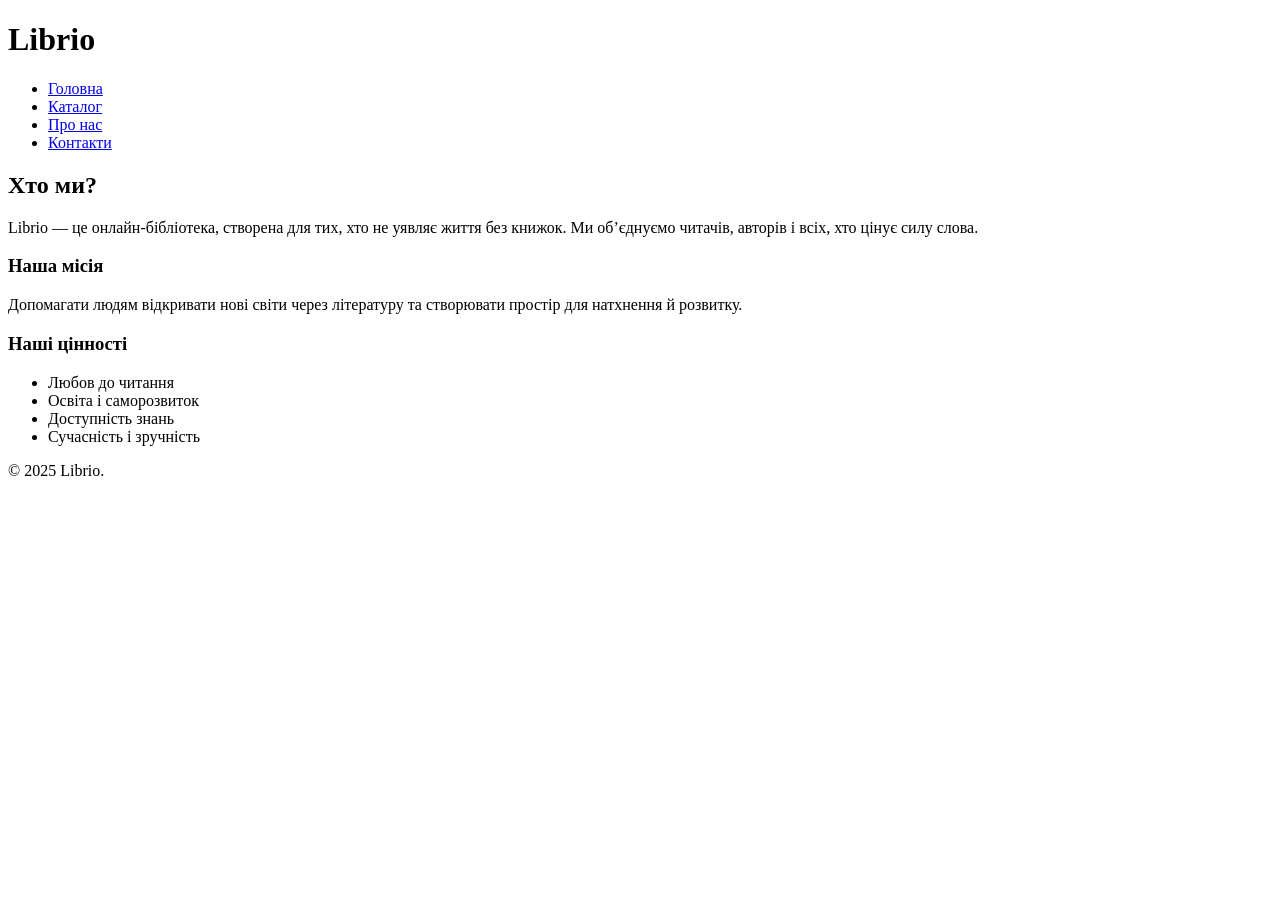
==== librio/about.html @ 34558e51 "fill all pages with basic content" ====
<!DOCTYPE html>
<html lang="uk">
  <head>
    <meta charset="UTF-8" />
    <meta name="viewport" content="width=device-width, initial-scale=1.0" />
    <title>Про нас | Librio</title>
    <link rel="stylesheet" href="style.css" />
  </head>
  <body>
    <header>
      <h1>Librio</h1>
      <nav>
        <ul>
          <li><a href="index.html">Головна</a></li>
          <li><a href="catalog.html">Каталог</a></li>
          <li><a href="about.html" class="active">Про нас</a></li>
          <li><a href="contact.html">Контакти</a></li>
        </ul>
      </nav>
    </header>

    <main>
      <h2>Хто ми?</h2>
      <p>
        Librio — це онлайн-бібліотека, створена для тих, хто не уявляє життя без
        книжок. Ми об’єднуємо читачів, авторів і всіх, хто цінує силу слова.
      </p>

      <h3>Наша місія</h3>
      <p>
        Допомагати людям відкривати нові світи через літературу та створювати
        простір для натхнення й розвитку.
      </p>

      <h3>Наші цінності</h3>
      <ul>
        <li>Любов до читання</li>
        <li>Освіта і саморозвиток</li>
        <li>Доступність знань</li>
        <li>Сучасність і зручність</li>
      </ul>
    </main>

    <footer>
      <p>&copy; 2025 Librio.</p>
    </footer>
  </body>
</html>
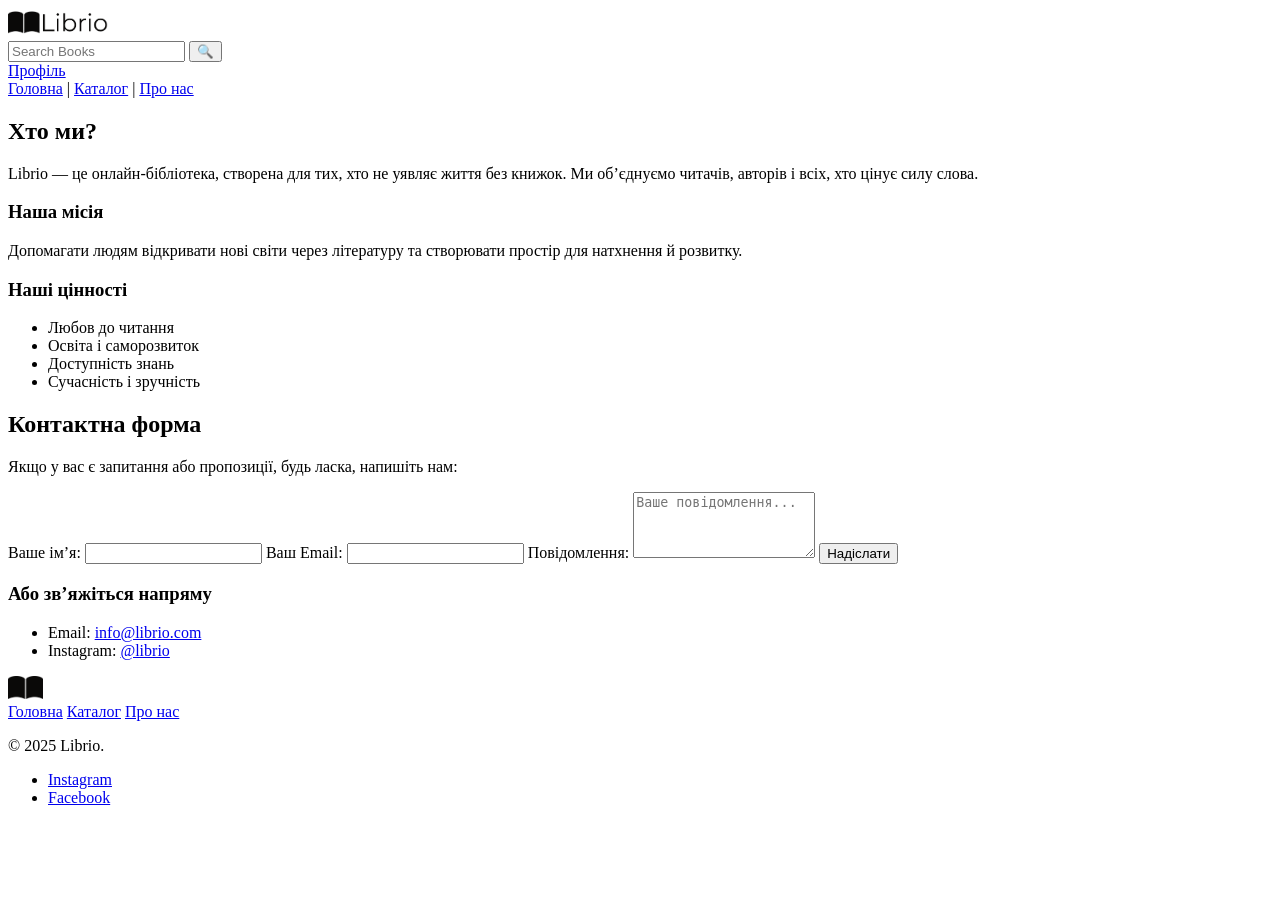
==== commit 504a63c1: "about.html  and links changes" ====
--- a/librio/about.html
+++ b/librio/about.html
@@ -7,15 +7,28 @@
     <link rel="stylesheet" href="style.css" />
   </head>
   <body>
-    <header>
-      <h1>Librio</h1>
-      <nav>
-        <ul>
-          <li><a href="index.html">Головна</a></li>
-          <li><a href="catalog.html">Каталог</a></li>
-          <li><a href="about.html" class="active">Про нас</a></li>
-          <li><a href="contact.html">Контакти</a></li>
-        </ul>
+    <header class="site-header">
+      <div class="logo">
+        <img src="images/logo_full2.png" alt="Логотип Librio" width="100" />
+      </div>
+
+      <div class="search">
+        <form action="catalog.html" method="get">
+          <input type="text" name="q" placeholder="Search Books" />
+          <button type="submit">🔍</button>
+        </form>
+      </div>
+
+      <div class="profile">
+        <a href="auth.html" class="btn">Профіль</a>
+      </div>
+
+      <nav class="main-nav">
+        <a href="index.html">Головна</a>
+        <span>|</span>
+        <a href="catalog.html">Каталог</a>
+        <span>|</span>
+        <a href="about.html">Про нас</a>
       </nav>
     </header>
 
@@ -39,10 +52,59 @@
         <li>Доступність знань</li>
         <li>Сучасність і зручність</li>
       </ul>
+
+      <h2>Контактна форма</h2>
+      <p>Якщо у вас є запитання або пропозиції, будь ласка, напишіть нам:</p>
+
+      <form action="#" method="post">
+        <label for="name">Ваше ім’я:</label>
+        <input type="text" id="name" name="name" required />
+
+        <label for="email">Ваш Email:</label>
+        <input type="email" id="email" name="email" required />
+
+        <label for="message">Повідомлення:</label>
+        <textarea
+          id="message"
+          name="message"
+          rows="4"
+          placeholder="Ваше повідомлення..."
+          required
+        ></textarea>
+
+        <button type="submit">Надіслати</button>
+      </form>
+
+      <h3>Або зв’яжіться напряму</h3>
+      <ul>
+        <li>Email: <a href="mailto:info@librio.com">info@librio.com</a></li>
+        <li>
+          Instagram:
+          <a href="https://instagram.com/librio" target="_blank">@librio</a>
+        </li>
+      </ul>
     </main>
 
-    <footer>
-      <p>&copy; 2025 Librio.</p>
+    <footer class="site-footer">
+      <div class="footer-content">
+        <div class="footer-logo">
+          <img src="images/logo2.png" alt="Логотип Librio" width="35" />
+        </div>
+
+        <div class="footer-links">
+          <a href="index.html">Головна</a>
+          <a href="catalog.html">Каталог</a>
+          <a href="about.html">Про нас</a>
+        </div>
+
+        <div class="footer-copy">
+          <p>&copy; 2025 Librio.</p>
+        </div>
+        <ul>
+        <li><a href="https://instagram.com" target="_blank">Instagram</a></li>
+        <li><a href="https://facebook.com" target="_blank">Facebook</a></li>
+      </ul>
+      </div>
     </footer>
   </body>
 </html>
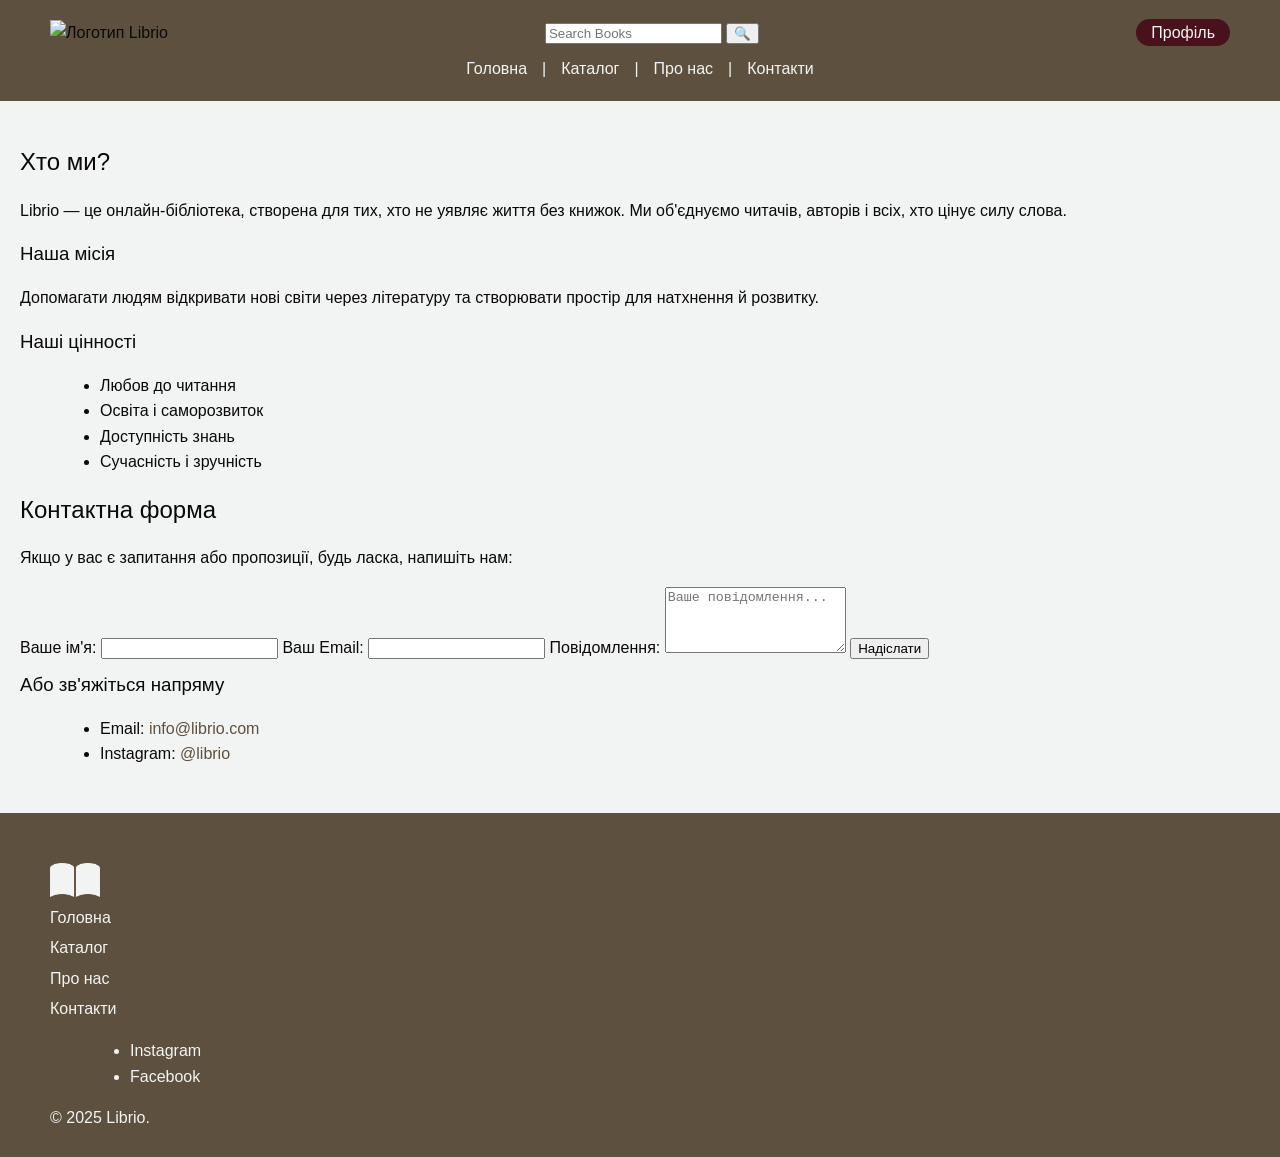
==== commit 1b8516c3: "Basic website design and Responsive design" ====
--- a/librio/about.html
+++ b/librio/about.html
@@ -4,39 +4,44 @@
     <meta charset="UTF-8" />
     <meta name="viewport" content="width=device-width, initial-scale=1.0" />
     <title>Про нас | Librio</title>
-    <link rel="stylesheet" href="style.css" />
+    <link rel="stylesheet" href="css/styles.css" />
   </head>
   <body>
     <header class="site-header">
-      <div class="logo">
-        <img src="images/logo_full2.png" alt="Логотип Librio" width="100" />
+      <div class="top-row">
+        <div class="logo">
+          <img src="images/logo_full1.png" alt="Логотип Librio" width="100" />
+        </div>
+      
+        <div class="search">
+          <form action="catalog.html" method="get">
+            <input type="text" name="q" placeholder="Search Books" />
+            <button type="submit">🔍</button>
+          </form>
+        </div>
+      
+        <div class="profile">
+          <a href="auth.html" class="btn">Профіль</a>
+        </div>
       </div>
-
-      <div class="search">
-        <form action="catalog.html" method="get">
-          <input type="text" name="q" placeholder="Search Books" />
-          <button type="submit">🔍</button>
-        </form>
-      </div>
-
-      <div class="profile">
-        <a href="auth.html" class="btn">Профіль</a>
-      </div>
-
+    
       <nav class="main-nav">
         <a href="index.html">Головна</a>
         <span>|</span>
         <a href="catalog.html">Каталог</a>
         <span>|</span>
         <a href="about.html">Про нас</a>
+        <span>|</span>
+        <a href="contacts.html">Контакти</a>
       </nav>
+      <div class="burger">☰</div>
     </header>
 
     <main>
       <h2>Хто ми?</h2>
       <p>
         Librio — це онлайн-бібліотека, створена для тих, хто не уявляє життя без
-        книжок. Ми об’єднуємо читачів, авторів і всіх, хто цінує силу слова.
+        книжок. Ми об'єднуємо читачів, авторів і всіх, хто цінує силу слова.
       </p>
 
       <h3>Наша місія</h3>
@@ -57,7 +62,7 @@
       <p>Якщо у вас є запитання або пропозиції, будь ласка, напишіть нам:</p>
 
       <form action="#" method="post">
-        <label for="name">Ваше ім’я:</label>
+        <label for="name">Ваше ім'я:</label>
         <input type="text" id="name" name="name" required />
 
         <label for="email">Ваш Email:</label>
@@ -75,7 +80,7 @@
         <button type="submit">Надіслати</button>
       </form>
 
-      <h3>Або зв’яжіться напряму</h3>
+      <h3>Або зв'яжіться напряму</h3>
       <ul>
         <li>Email: <a href="mailto:info@librio.com">info@librio.com</a></li>
         <li>
@@ -88,23 +93,25 @@
     <footer class="site-footer">
       <div class="footer-content">
         <div class="footer-logo">
-          <img src="images/logo2.png" alt="Логотип Librio" width="35" />
+          <img src="images/logo1.png" alt="Логотип Librio" width="50" />
         </div>
 
         <div class="footer-links">
           <a href="index.html">Головна</a>
           <a href="catalog.html">Каталог</a>
           <a href="about.html">Про нас</a>
+          <a href="contacts.html">Контакти</a>
         </div>
 
+        <ul>
+          <li><a href="https://instagram.com" target="_blank">Instagram</a></li>
+          <li><a href="https://facebook.com" target="_blank">Facebook</a></li>
+        </ul>
         <div class="footer-copy">
           <p>&copy; 2025 Librio.</p>
         </div>
-        <ul>
-        <li><a href="https://instagram.com" target="_blank">Instagram</a></li>
-        <li><a href="https://facebook.com" target="_blank">Facebook</a></li>
-      </ul>
       </div>
     </footer>
   </body>
-</html>
+  <script src="js/script.js"></script>
+</html>
--- a/librio/css/styles.css
+++ b/librio/css/styles.css
@@ -0,0 +1,216 @@
+/* Основні налаштування */
+body {
+  font-family: 'Noto Sans', sans-serif;
+  color: #0A0908;
+  background-color: #F2F4F3;
+  margin: 0;
+  padding: 0;
+  line-height: 1.6;
+  font-weight: 300;
+}
+
+h1, h2, h3, h4, h5, h6 {
+  font-family: 'Montserrat', sans-serif;
+  color: #0A0908;
+  margin: 0.5em 0;
+  font-weight: 300;
+}
+
+p {
+  margin-bottom: 1em;
+}
+
+a {
+  color: #5E503F;
+  text-decoration: none;
+  transition: color 0.3s;
+}
+
+a:hover {
+  color: #49111C;
+  text-decoration: underline;
+}
+
+/* Основний контейнер */
+main {
+  flex: 1;
+  padding: 30px 20px;
+  box-sizing: border-box;
+}
+
+/* Хедер */
+.site-header {
+  display: flex;
+  flex-direction: column;
+  gap: 10px;
+  padding: 20px 50px;
+  background-color: #5E503F;
+}
+
+/* Верхній рядок: лого + пошук + профіль */
+.site-header > .top-row {
+  display: flex;
+  align-items: center;
+  justify-content: space-between;
+  flex-wrap: wrap;
+  gap: 10px;
+}
+
+/* Кнопка профілю */
+.site-header .profile .btn {
+  padding: 5px 15px;
+  background-color: #49111C;
+  color: #F2F4F3;
+  border-radius: 25px;
+  text-decoration: none;
+}
+
+.site-header .profile .btn:hover {
+  background-color: #A9927D;
+}
+
+/* Основна навігація */
+.site-header .main-nav {
+  display: flex;
+  justify-content: center;
+  gap: 15px;
+  color: #F2F4F3;
+  flex-wrap: wrap;
+}
+
+.site-header .main-nav a {
+  color: #F2F4F3;
+  text-decoration: none;
+}
+
+.site-header .main-nav a:hover {
+  color: #49111C;
+}
+
+/* Футер */
+footer {
+  background-color: #5E503F;
+  color: #F2F4F3;
+  text-align: left;
+  padding: 50px 50px 10px;
+}
+
+.site-footer .footer-links {
+  display: flex;
+  flex-direction: column;
+  align-items: flex-start;
+  gap: 5px;
+}
+
+.site-footer a {
+  color: #F2F4F3;
+  text-decoration: none;
+  transition: color 0.3s;
+}
+
+.site-footer a:hover {
+  color: #49111C;
+}
+
+/* Списки */
+ul, ol {
+  margin: 1em 0;
+  padding-left: 5em;
+}
+
+/* Адаптивність */
+nav ul {
+  display: flex;
+  list-style: none;
+  gap: 1em;
+  padding: 0;
+  margin: 0;
+}
+
+.burger {
+  display: none;
+  cursor: pointer;
+  font-size: 1.5em;
+}
+
+/* Мобільна адаптивність */
+@media (max-width: 700px) {
+  .page-layout {
+    flex-direction: column;
+  }
+
+  .sidebar {
+    width: 100%;
+    flex-direction: row;
+    justify-content: space-around;
+    padding: 10px 0;
+  }
+
+  .sidebar .menu-item {
+    flex: 1;
+    justify-content: center;
+  }
+
+  .site-header > .top-row {
+    flex-direction: column;
+    align-items: stretch;
+  }
+
+  .site-header .search input {
+    width: 100%;
+    max-width: none;
+  }
+
+  .burger {
+    display: block;
+    color: #F2F4F3;
+    font-size: 1.8em;
+    text-align: right;
+    margin-top: 10px;
+  }
+
+  .site-header .main-nav {
+    display: none;
+    flex-direction: column;
+    align-items: center;
+    gap: 10px;
+    padding-top: 10px;
+  }
+
+  .site-header .main-nav.open {
+    display: flex;
+  }
+}
+
+/* Вміст профілю */
+.page-layout {
+  display: flex;
+  min-height: 80vh;
+  gap: 20px;
+}
+
+/* Бокове меню */
+.sidebar {
+  display: flex;
+  flex-direction: column;
+  width: 220px;
+  background-color: #F2F4F3;
+  padding: 20px 10px;
+  gap: 10px;
+  box-sizing: border-box;
+}
+
+.sidebar .menu-item {
+  display: flex;
+  justify-content: space-between;
+  align-items: center;
+  padding: 12px 15px;
+  border-radius: 25px;
+  color: #49111C;
+  text-decoration: none;
+}
+
+.sidebar .menu-item:hover {
+  background-color: #A9927D;
+  color: #F2F4F3;
+}
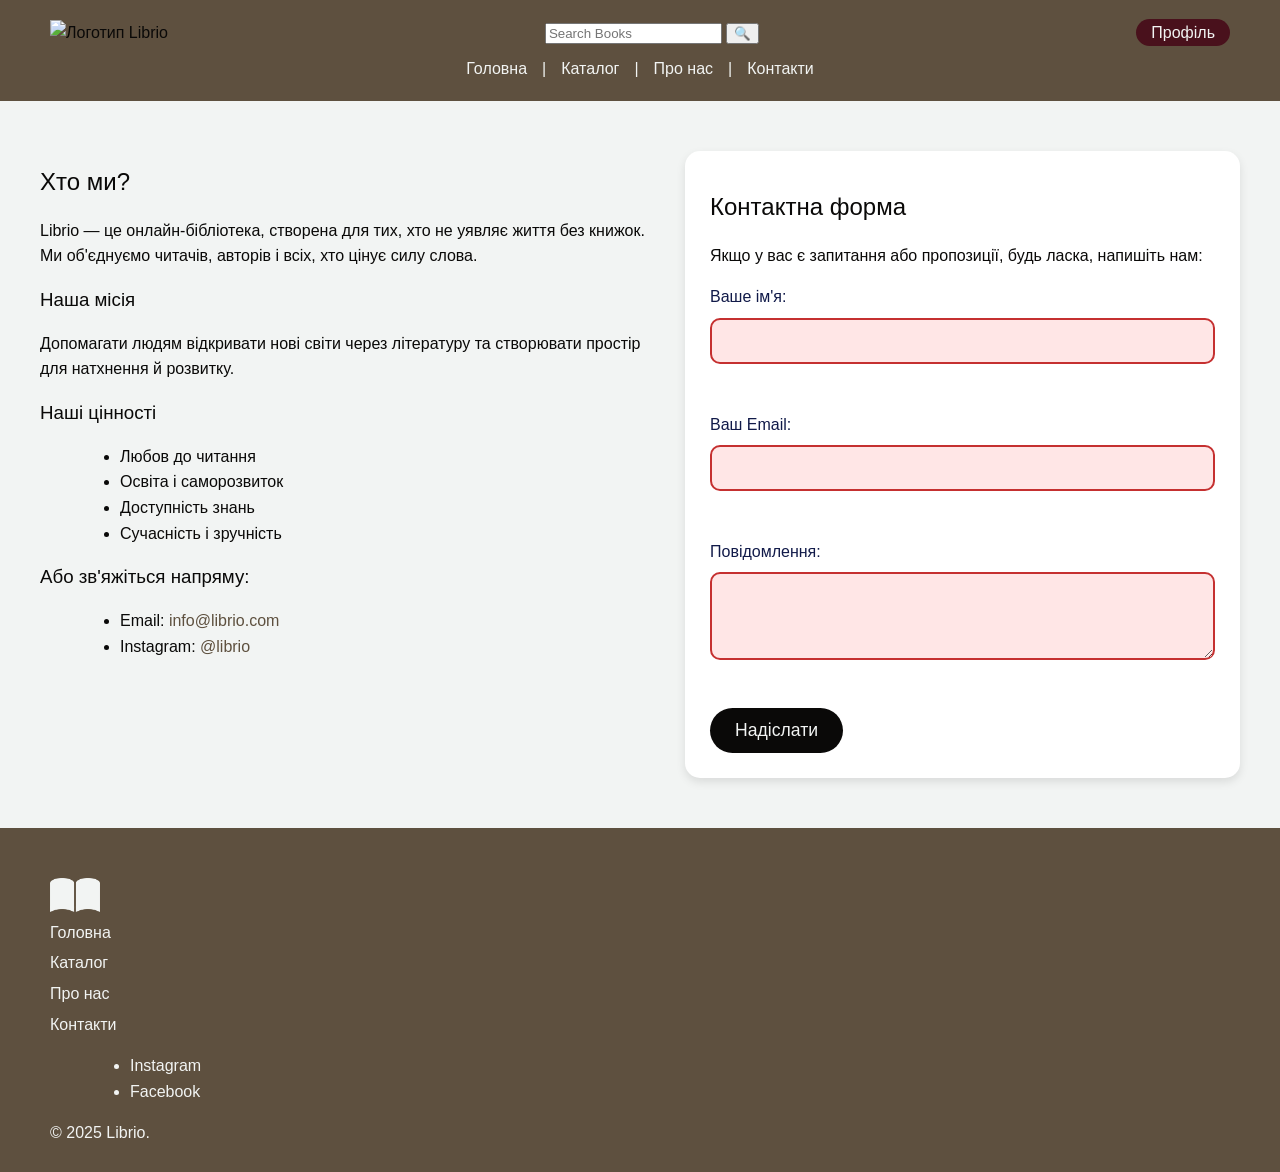
==== commit d62d2098: "add form styles&validation and make layout with flex" ====
--- a/librio/about.html
+++ b/librio/about.html
@@ -5,6 +5,7 @@
     <meta name="viewport" content="width=device-width, initial-scale=1.0" />
     <title>Про нас | Librio</title>
     <link rel="stylesheet" href="css/styles.css" />
+    <link rel="stylesheet" href="css/about.css" />
   </head>
   <body>
     <header class="site-header">
@@ -12,19 +13,19 @@
         <div class="logo">
           <img src="images/logo_full1.png" alt="Логотип Librio" width="100" />
         </div>
-      
+
         <div class="search">
           <form action="catalog.html" method="get">
             <input type="text" name="q" placeholder="Search Books" />
             <button type="submit">🔍</button>
           </form>
         </div>
-      
+
         <div class="profile">
           <a href="auth.html" class="btn">Профіль</a>
         </div>
       </div>
-    
+
       <nav class="main-nav">
         <a href="index.html">Головна</a>
         <span>|</span>
@@ -38,56 +39,77 @@
     </header>
 
     <main>
-      <h2>Хто ми?</h2>
-      <p>
-        Librio — це онлайн-бібліотека, створена для тих, хто не уявляє життя без
-        книжок. Ми об'єднуємо читачів, авторів і всіх, хто цінує силу слова.
-      </p>
+      <div class="about-layout">
+        <!-- Ліва колонка — текст -->
+        <div class="about-text">
+          <h2>Хто ми?</h2>
+          <p>
+            Librio — це онлайн-бібліотека, створена для тих, хто не уявляє життя
+            без книжок. Ми об'єднуємо читачів, авторів і всіх, хто цінує силу
+            слова.
+          </p>
 
-      <h3>Наша місія</h3>
-      <p>
-        Допомагати людям відкривати нові світи через літературу та створювати
-        простір для натхнення й розвитку.
-      </p>
+          <h3>Наша мiсiя</h3>
+          <p>
+            Допомагати людям відкривати нові світи через літературу та
+            створювати простір для натхнення й розвитку.
+          </p>
 
-      <h3>Наші цінності</h3>
-      <ul>
-        <li>Любов до читання</li>
-        <li>Освіта і саморозвиток</li>
-        <li>Доступність знань</li>
-        <li>Сучасність і зручність</li>
-      </ul>
+          <h3>Наші цінності</h3>
+          <ul>
+            <li>Любов до читання</li>
+            <li>Освіта і саморозвиток</li>
+            <li>Доступність знань</li>
+            <li>Сучасність і зручність</li>
+          </ul>
 
-      <h2>Контактна форма</h2>
-      <p>Якщо у вас є запитання або пропозиції, будь ласка, напишіть нам:</p>
+          <h3>Або зв'яжіться напряму:</h3>
+          <ul>
+            <li>Email: <a href="mailto:info@librio.com">info@librio.com</a></li>
+            <li>
+              Instagram:
+              <a href="https://instagram.com/librio" target="_blank">@librio</a>
+            </li>
+          </ul>
+        </div>
 
-      <form action="#" method="post">
-        <label for="name">Ваше ім'я:</label>
-        <input type="text" id="name" name="name" required />
+        <!-- Права колонка — форма -->
+        <div class="about-form">
+          <div class="form-container">
+            <h2>Контактна форма</h2>
+            <p>
+              Якщо у вас є запитання або пропозиції, будь ласка, напишіть нам:
+            </p>
 
-        <label for="email">Ваш Email:</label>
-        <input type="email" id="email" name="email" required />
+            <form action="#" method="post" novalidate>
+              <div class="form-group">
+                <label for="name">Ваше ім'я:</label>
+                <input type="text" id="name" name="name" required />
+                <span class="error-message">Введіть ім'я</span>
+              </div>
 
-        <label for="message">Повідомлення:</label>
-        <textarea
-          id="message"
-          name="message"
-          rows="4"
-          placeholder="Ваше повідомлення..."
-          required
-        ></textarea>
+              <div class="form-group">
+                <label for="email">Ваш Email:</label>
+                <input type="email" id="email" name="email" required />
+                <span class="error-message">Введіть коректний email</span>
+              </div>
 
-        <button type="submit">Надіслати</button>
-      </form>
+              <div class="form-group">
+                <label for="message">Повідомлення:</label>
+                <textarea
+                  id="message"
+                  name="message"
+                  rows="4"
+                  required
+                ></textarea>
+                <span class="error-message">Введіть текст повідомлення</span>
+              </div>
 
-      <h3>Або зв'яжіться напряму</h3>
-      <ul>
-        <li>Email: <a href="mailto:info@librio.com">info@librio.com</a></li>
-        <li>
-          Instagram:
-          <a href="https://instagram.com/librio" target="_blank">@librio</a>
-        </li>
-      </ul>
+              <button type="submit" class="btn-submit">Надіслати</button>
+            </form>
+          </div>
+        </div>
+      </div>
     </main>
 
     <footer class="site-footer">
@@ -114,4 +136,4 @@
     </footer>
   </body>
   <script src="js/script.js"></script>
-</html>+</html>
--- a/librio/css/styles.css
+++ b/librio/css/styles.css
@@ -213,4 +213,87 @@
 .sidebar .menu-item:hover {
   background-color: #A9927D;
   color: #F2F4F3;
-}+}
+
+/* Стилі форм */
+.form-container {
+  background-color: #ffffff;
+  padding: 25px;
+  border-radius: 15px;
+  box-shadow: 0 4px 10px rgba(0,0,0,0.1);
+  max-width: 600px;
+  margin: 0 auto;
+}
+
+.form-group {
+  display: flex;
+  flex-direction: column;
+  margin-bottom: 20px;
+}
+
+.form-group label {
+  margin-bottom: 8px;
+  color: #111a49;
+  font-weight: 500;
+}
+
+.form-group input,
+.form-group textarea,
+.form-group select {
+  padding: 12px 15px;
+  border: 2px solid #A9927D;
+  border-radius: 10px;
+  background-color: #F2F4F3;
+  color: #0A0908;
+  font-size: 1em;
+  transition: 0.3s;
+}
+
+.form-group input:focus,
+.form-group textarea:focus,
+.form-group select:focus {
+  border-color: #0A0908;
+  outline: none;
+  box-shadow: 0 0 6px rgba(17, 25, 73, 0.4);
+}
+
+.btn-submit {
+  background-color: #0A0908;
+  color: #F2F4F3;
+  padding: 12px 25px;
+  border: none;
+  border-radius: 25px;
+  cursor: pointer;
+  font-size: 1.1em;
+  transition: 0.3s;
+}
+
+.btn-submit:hover {
+  background-color: #A9927D;
+}
+
+/* Стилі помилок */
+.form-group input:invalid,
+.form-group textarea:invalid,
+.form-group select:invalid {
+  border-color: #c53030;
+  background-color: #ffe6e6;
+}
+
+.form-group input:valid,
+.form-group textarea:valid,
+.form-group select:valid {
+  border-color: #38a169;
+}
+
+.error-message {
+  color: #c53030;
+  font-size: 0.85em;
+  margin-top: 6px;
+  padding-left: 2px;
+  opacity: 0;
+  transition: 0.2s ease;
+}
+.error-message.active {
+  opacity: 1;
+}
--- a/librio/css/about.css
+++ b/librio/css/about.css
@@ -0,0 +1,32 @@
+.about-layout {
+  display: flex;
+  gap: 40px;
+  padding: 20px 10px;
+  max-width: 1200px;
+  margin: 0 auto;
+  flex-wrap: wrap;
+}
+
+.about-text {
+  flex: 1 1 400px;
+}
+
+.about-form {
+  flex: 1 1 350px;
+}
+
+.form-group .error-message {
+  display: none;
+}
+
+.form-group input:invalid + .error-message,
+.form-group textarea:invalid + .error-message {
+  display: block;
+}
+
+@media (max-width: 700px) {
+  .about-layout {
+    flex-direction: column;
+    gap: 20px;
+  }
+}
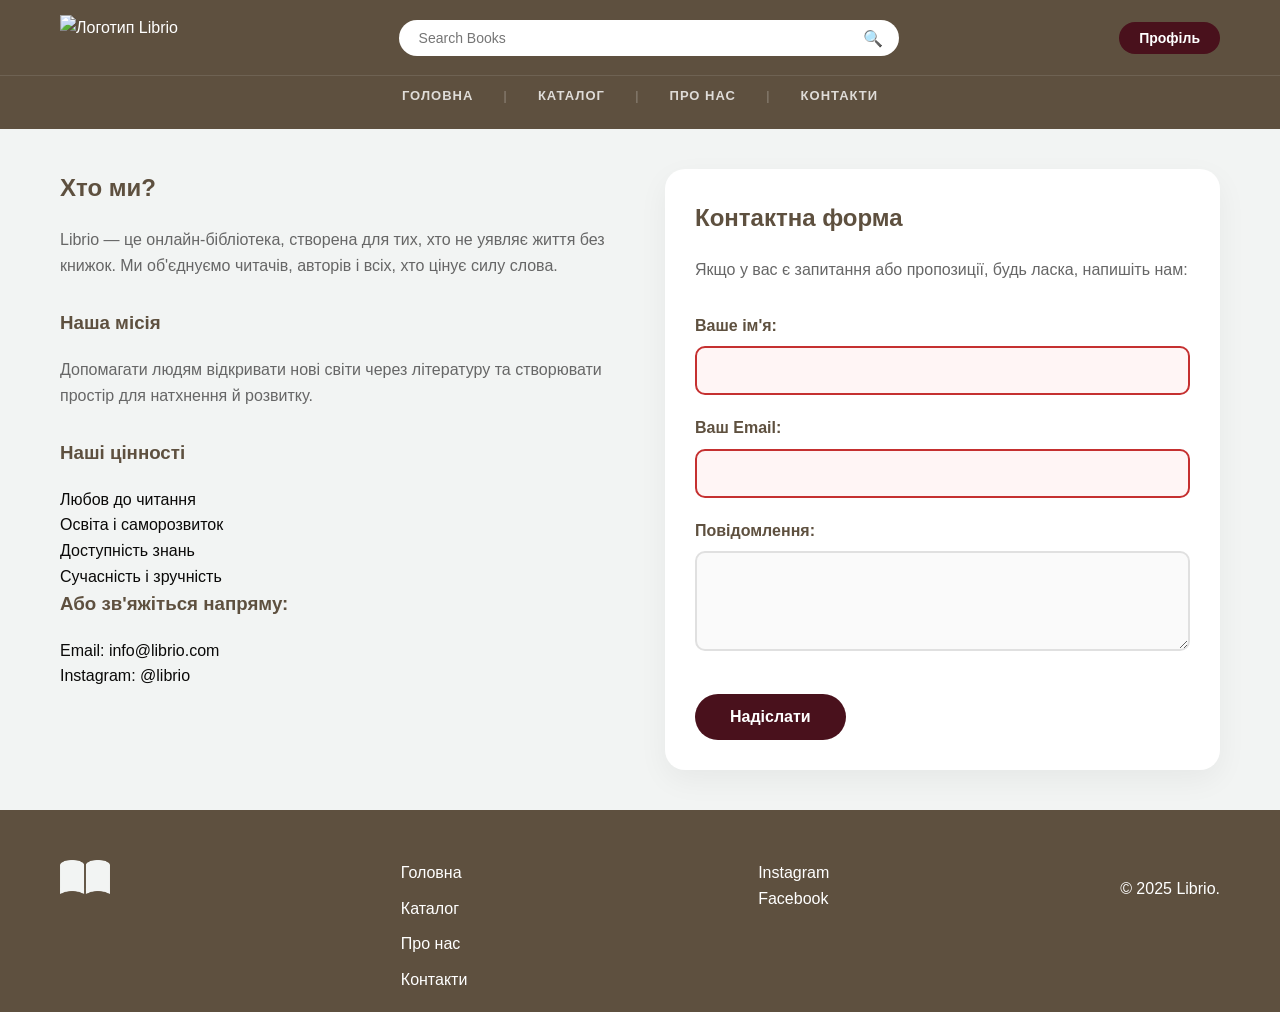
==== commit 34b4aac6: "final version" ====
--- a/librio/about.html
+++ b/librio/about.html
@@ -5,7 +5,6 @@
     <meta name="viewport" content="width=device-width, initial-scale=1.0" />
     <title>Про нас | Librio</title>
     <link rel="stylesheet" href="css/styles.css" />
-    <link rel="stylesheet" href="css/about.css" />
   </head>
   <body>
     <header class="site-header">
--- a/librio/css/styles.css
+++ b/librio/css/styles.css
@@ -1,299 +1,18 @@
-/* Основні налаштування */
-body {
-  font-family: 'Noto Sans', sans-serif;
-  color: #0A0908;
-  background-color: #F2F4F3;
-  margin: 0;
-  padding: 0;
-  line-height: 1.6;
-  font-weight: 300;
-}
+/* 1. Базові налаштування (шрифти, змінні) */
+@import "base.css";
 
-h1, h2, h3, h4, h5, h6 {
-  font-family: 'Montserrat', sans-serif;
-  color: #0A0908;
-  margin: 0.5em 0;
-  font-weight: 300;
-}
+/* 2. Макет (хедер, футер, загальна сітка) */
+@import "layout.css";
 
-p {
-  margin-bottom: 1em;
-}
+/* 3. Компоненти (кнопки, форми, картки) */
+@import "components.css";
 
-a {
-  color: #5E503F;
-  text-decoration: none;
-  transition: color 0.3s;
-}
-
-a:hover {
-  color: #49111C;
-  text-decoration: underline;
-}
-
-/* Основний контейнер */
-main {
-  flex: 1;
-  padding: 30px 20px;
-  box-sizing: border-box;
-}
-
-/* Хедер */
-.site-header {
-  display: flex;
-  flex-direction: column;
-  gap: 10px;
-  padding: 20px 50px;
-  background-color: #5E503F;
-}
-
-/* Верхній рядок: лого + пошук + профіль */
-.site-header > .top-row {
-  display: flex;
-  align-items: center;
-  justify-content: space-between;
-  flex-wrap: wrap;
-  gap: 10px;
-}
-
-/* Кнопка профілю */
-.site-header .profile .btn {
-  padding: 5px 15px;
-  background-color: #49111C;
-  color: #F2F4F3;
-  border-radius: 25px;
-  text-decoration: none;
-}
-
-.site-header .profile .btn:hover {
-  background-color: #A9927D;
-}
-
-/* Основна навігація */
-.site-header .main-nav {
-  display: flex;
-  justify-content: center;
-  gap: 15px;
-  color: #F2F4F3;
-  flex-wrap: wrap;
-}
-
-.site-header .main-nav a {
-  color: #F2F4F3;
-  text-decoration: none;
-}
-
-.site-header .main-nav a:hover {
-  color: #49111C;
-}
-
-/* Футер */
-footer {
-  background-color: #5E503F;
-  color: #F2F4F3;
-  text-align: left;
-  padding: 50px 50px 10px;
-}
-
-.site-footer .footer-links {
-  display: flex;
-  flex-direction: column;
-  align-items: flex-start;
-  gap: 5px;
-}
-
-.site-footer a {
-  color: #F2F4F3;
-  text-decoration: none;
-  transition: color 0.3s;
-}
-
-.site-footer a:hover {
-  color: #49111C;
-}
-
-/* Списки */
-ul, ol {
-  margin: 1em 0;
-  padding-left: 5em;
-}
-
-/* Адаптивність */
-nav ul {
-  display: flex;
-  list-style: none;
-  gap: 1em;
-  padding: 0;
-  margin: 0;
-}
-
-.burger {
-  display: none;
-  cursor: pointer;
-  font-size: 1.5em;
-}
-
-/* Мобільна адаптивність */
-@media (max-width: 700px) {
-  .page-layout {
-    flex-direction: column;
-  }
-
-  .sidebar {
-    width: 100%;
-    flex-direction: row;
-    justify-content: space-around;
-    padding: 10px 0;
-  }
-
-  .sidebar .menu-item {
-    flex: 1;
-    justify-content: center;
-  }
-
-  .site-header > .top-row {
-    flex-direction: column;
-    align-items: stretch;
-  }
-
-  .site-header .search input {
-    width: 100%;
-    max-width: none;
-  }
-
-  .burger {
-    display: block;
-    color: #F2F4F3;
-    font-size: 1.8em;
-    text-align: right;
-    margin-top: 10px;
-  }
-
-  .site-header .main-nav {
-    display: none;
-    flex-direction: column;
-    align-items: center;
-    gap: 10px;
-    padding-top: 10px;
-  }
-
-  .site-header .main-nav.open {
-    display: flex;
-  }
-}
-
-/* Вміст профілю */
-.page-layout {
-  display: flex;
-  min-height: 80vh;
-  gap: 20px;
-}
-
-/* Бокове меню */
-.sidebar {
-  display: flex;
-  flex-direction: column;
-  width: 220px;
-  background-color: #F2F4F3;
-  padding: 20px 10px;
-  gap: 10px;
-  box-sizing: border-box;
-}
-
-.sidebar .menu-item {
-  display: flex;
-  justify-content: space-between;
-  align-items: center;
-  padding: 12px 15px;
-  border-radius: 25px;
-  color: #49111C;
-  text-decoration: none;
-}
-
-.sidebar .menu-item:hover {
-  background-color: #A9927D;
-  color: #F2F4F3;
-}
-
-/* Стилі форм */
-.form-container {
-  background-color: #ffffff;
-  padding: 25px;
-  border-radius: 15px;
-  box-shadow: 0 4px 10px rgba(0,0,0,0.1);
-  max-width: 600px;
-  margin: 0 auto;
-}
-
-.form-group {
-  display: flex;
-  flex-direction: column;
-  margin-bottom: 20px;
-}
-
-.form-group label {
-  margin-bottom: 8px;
-  color: #111a49;
-  font-weight: 500;
-}
-
-.form-group input,
-.form-group textarea,
-.form-group select {
-  padding: 12px 15px;
-  border: 2px solid #A9927D;
-  border-radius: 10px;
-  background-color: #F2F4F3;
-  color: #0A0908;
-  font-size: 1em;
-  transition: 0.3s;
-}
-
-.form-group input:focus,
-.form-group textarea:focus,
-.form-group select:focus {
-  border-color: #0A0908;
-  outline: none;
-  box-shadow: 0 0 6px rgba(17, 25, 73, 0.4);
-}
-
-.btn-submit {
-  background-color: #0A0908;
-  color: #F2F4F3;
-  padding: 12px 25px;
-  border: none;
-  border-radius: 25px;
-  cursor: pointer;
-  font-size: 1.1em;
-  transition: 0.3s;
-}
-
-.btn-submit:hover {
-  background-color: #A9927D;
-}
-
-/* Стилі помилок */
-.form-group input:invalid,
-.form-group textarea:invalid,
-.form-group select:invalid {
-  border-color: #c53030;
-  background-color: #ffe6e6;
-}
-
-.form-group input:valid,
-.form-group textarea:valid,
-.form-group select:valid {
-  border-color: #38a169;
-}
-
-.error-message {
-  color: #c53030;
-  font-size: 0.85em;
-  margin-top: 6px;
-  padding-left: 2px;
-  opacity: 0;
-  transition: 0.2s ease;
-}
-.error-message.active {
-  opacity: 1;
-}
+/* 4. Стилі окремих сторінок */
+@import "index.css";
+@import "catalog.css";
+@import "book.css";
+@import "contacts.css";
+@import "auth.css";
+@import "library.css";
+@import "profile.css";
+@import "about.css";
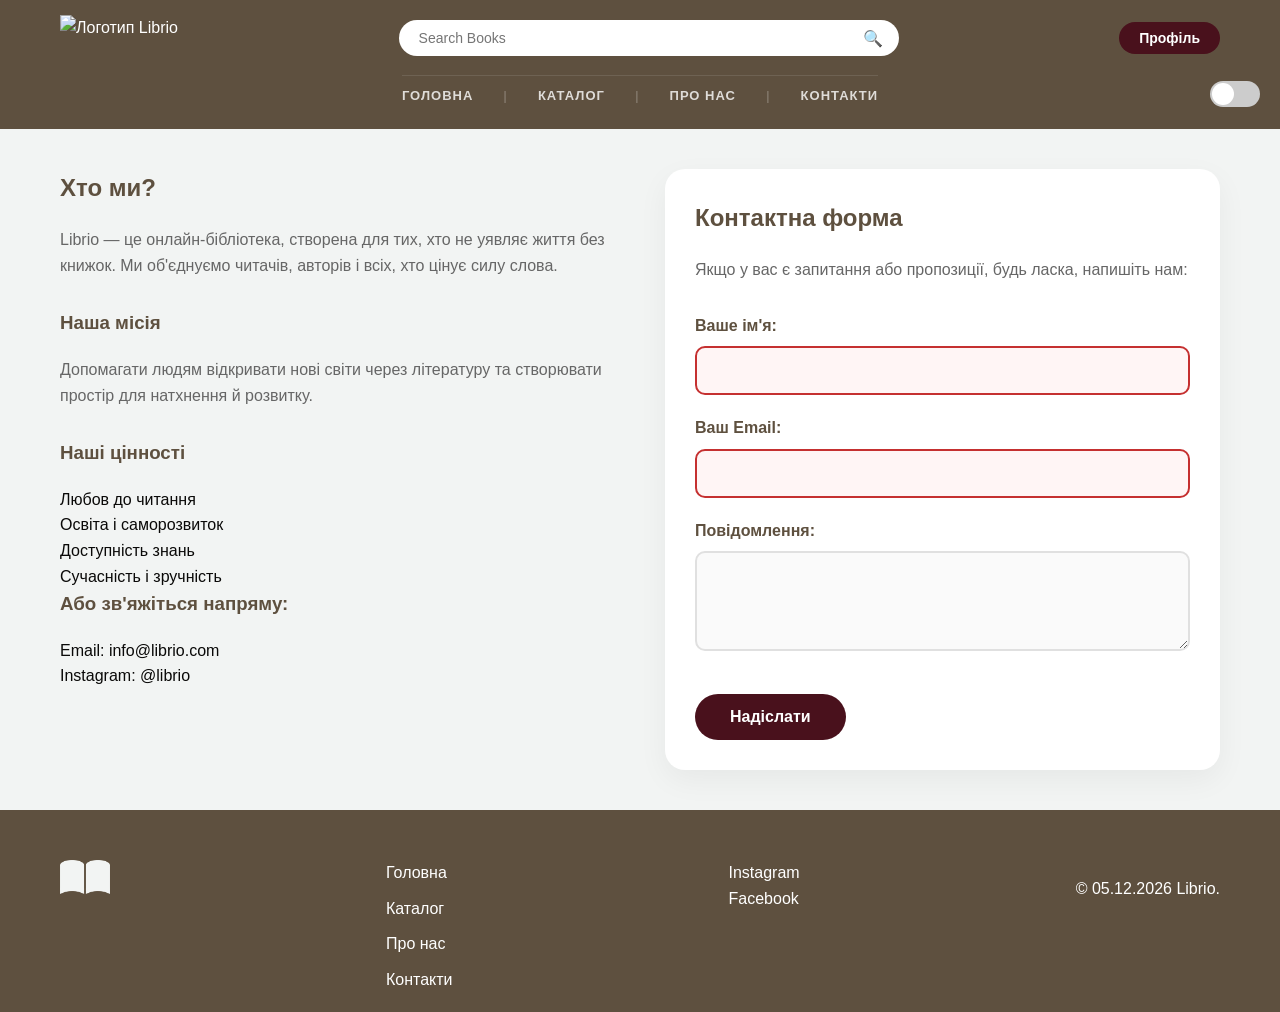
==== commit f6790389: "add events and handlers" ====
--- a/librio/about.html
+++ b/librio/about.html
@@ -25,15 +25,22 @@
         </div>
       </div>
 
-      <nav class="main-nav">
-        <a href="index.html">Головна</a>
-        <span>|</span>
-        <a href="catalog.html">Каталог</a>
-        <span>|</span>
-        <a href="about.html">Про нас</a>
-        <span>|</span>
-        <a href="contacts.html">Контакти</a>
-      </nav>
+<div class="nav-row">
+  <nav class="main-nav">
+    <a href="index.html">Головна</a>
+    <span>|</span>
+    <a href="catalog.html">Каталог</a>
+    <span>|</span>
+    <a href="about.html">Про нас</a>
+    <span>|</span>
+    <a href="contacts.html">Контакти</a>
+  </nav>
+
+  <div class="theme-switch">
+    <input type="checkbox" id="themeToggle">
+    <label for="themeToggle"></label>
+  </div>
+</div>
       <div class="burger">☰</div>
     </header>
 
@@ -133,6 +140,6 @@
         </div>
       </div>
     </footer>
+    <script src="js/main.js"></script>
   </body>
-  <script src="js/script.js"></script>
 </html>
